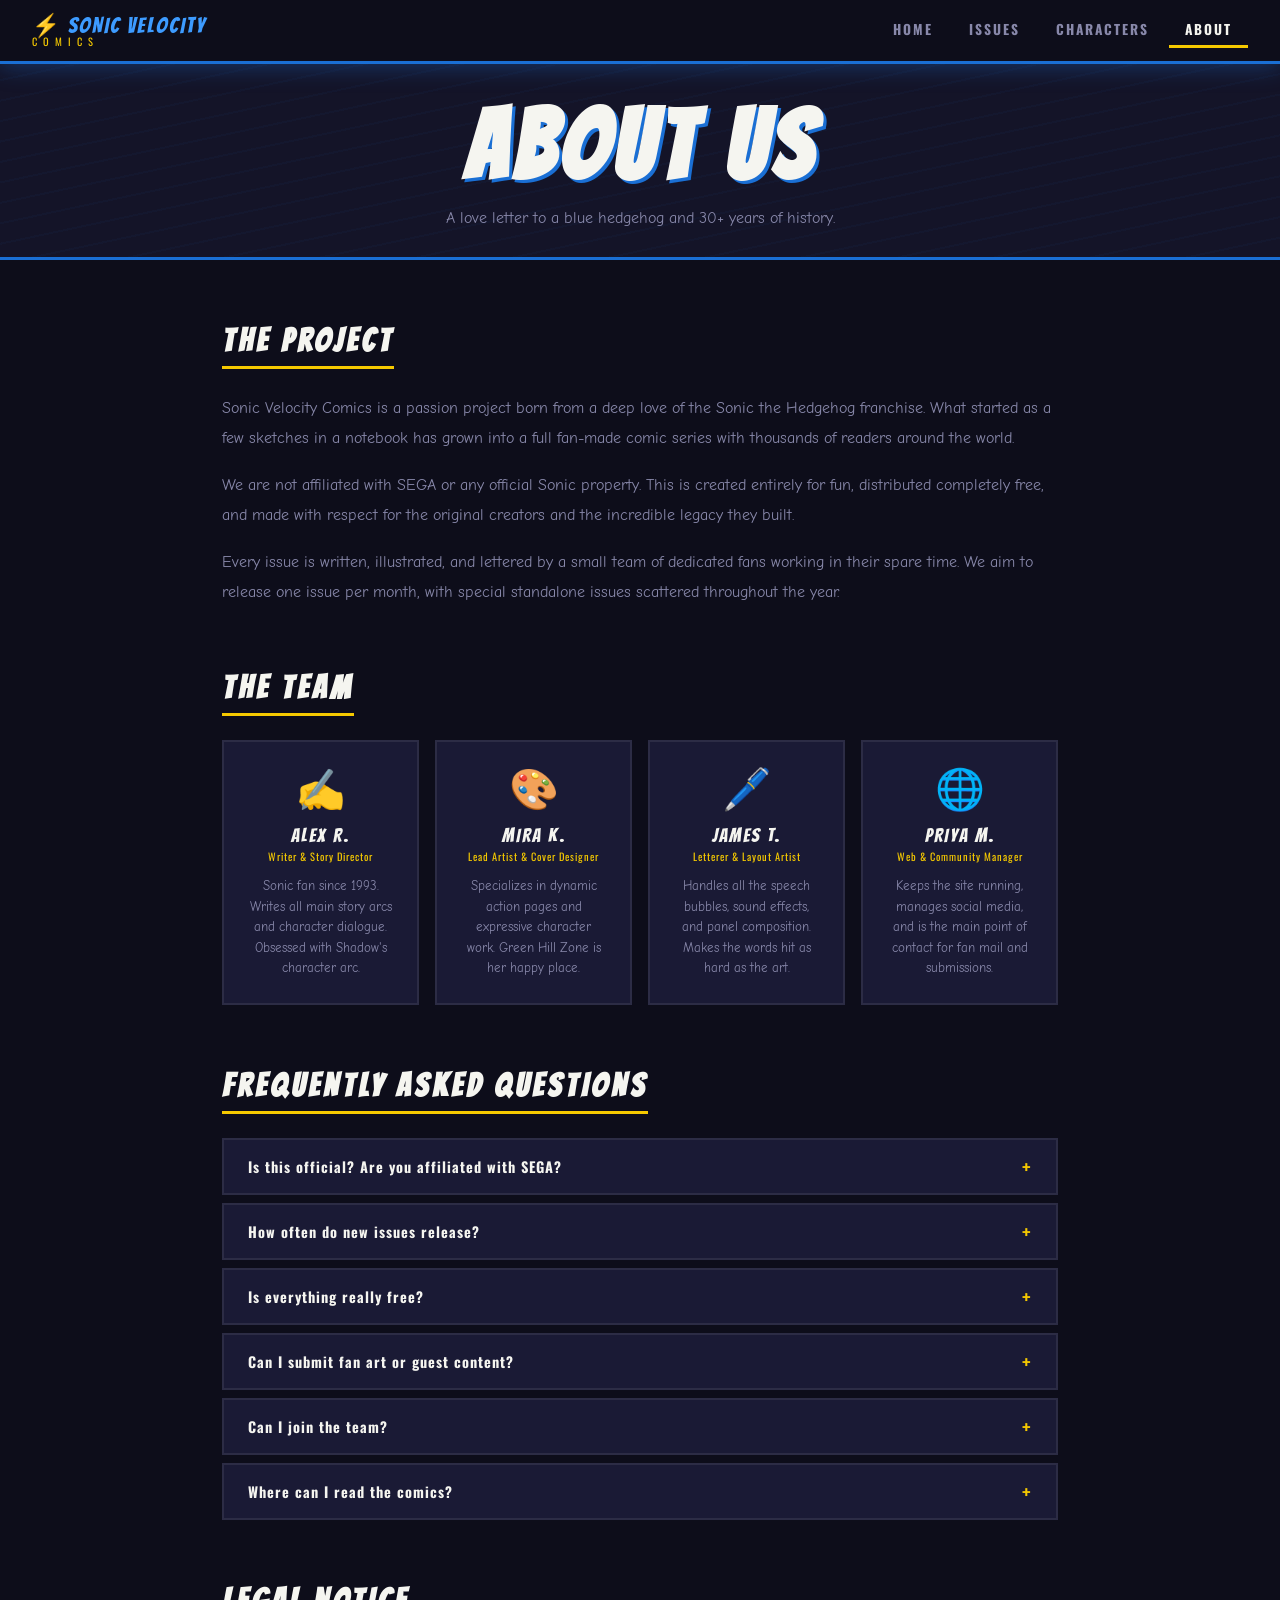
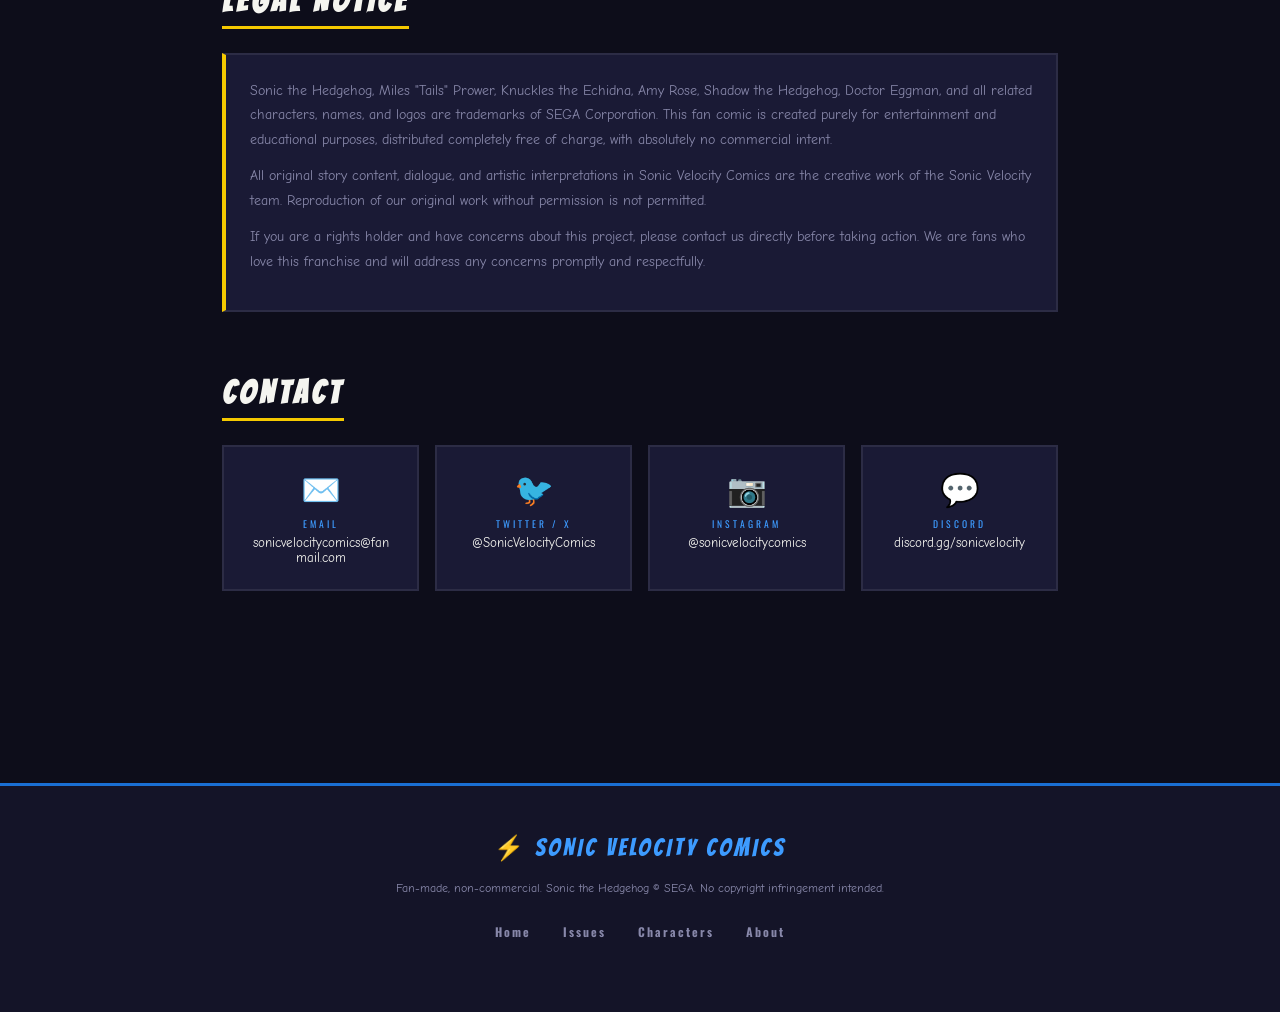
==== about.html @ c0c33394 "Add files via upload" ====
<!DOCTYPE html>
<html lang="en">
<head>
  <meta charset="UTF-8" />
  <meta name="viewport" content="width=device-width, initial-scale=1.0"/>
  <title>About — Sonic Velocity Comics</title>
  <link rel="stylesheet" href="style.css" />
  <link href="https://fonts.googleapis.com/css2?family=Bangers&family=Oswald:wght@400;700&family=Comic+Neue:wght@400;700&display=swap" rel="stylesheet"/>
</head>
<body>

<nav class="navbar">
  <div class="nav-logo">
    <span class="logo-text">⚡ SONIC VELOCITY</span>
    <span class="logo-sub">COMICS</span>
  </div>
  <ul class="nav-links">
    <li><a href="index.html" class="nav-link">HOME</a></li>
    <li><a href="issues.html" class="nav-link">ISSUES</a></li>
    <li><a href="characters.html" class="nav-link">CHARACTERS</a></li>
    <li><a href="about.html" class="nav-link active">ABOUT</a></li>
  </ul>
  <div class="nav-burger" onclick="toggleMenu()">
    <span></span><span></span><span></span>
  </div>
</nav>

<div class="page-header">
  <div class="speed-lines"></div>
  <h1 class="page-title">ABOUT US</h1>
  <p class="page-sub">A love letter to a blue hedgehog and 30+ years of history.</p>
</div>

<section class="section about-section">

  <div class="about-block">
    <h2 class="about-heading">THE PROJECT</h2>
    <div class="about-content">
      <p>Sonic Velocity Comics is a passion project born from a deep love of the Sonic the Hedgehog franchise. What started as a few sketches in a notebook has grown into a full fan-made comic series with thousands of readers around the world.</p>
      <p>We are not affiliated with SEGA or any official Sonic property. This is created entirely for fun, distributed completely free, and made with respect for the original creators and the incredible legacy they built.</p>
      <p>Every issue is written, illustrated, and lettered by a small team of dedicated fans working in their spare time. We aim to release one issue per month, with special standalone issues scattered throughout the year.</p>
    </div>
  </div>

  <div class="about-block">
    <h2 class="about-heading">THE TEAM</h2>
    <div class="team-grid">
      <div class="team-card">
        <div class="team-avatar">✍️</div>
        <div class="team-name">ALEX R.</div>
        <div class="team-role">Writer & Story Director</div>
        <p class="team-bio">Sonic fan since 1993. Writes all main story arcs and character dialogue. Obsessed with Shadow's character arc.</p>
      </div>
      <div class="team-card">
        <div class="team-avatar">🎨</div>
        <div class="team-name">MIRA K.</div>
        <div class="team-role">Lead Artist & Cover Designer</div>
        <p class="team-bio">Specializes in dynamic action pages and expressive character work. Green Hill Zone is her happy place.</p>
      </div>
      <div class="team-card">
        <div class="team-avatar">🖊️</div>
        <div class="team-name">JAMES T.</div>
        <div class="team-role">Letterer & Layout Artist</div>
        <p class="team-bio">Handles all the speech bubbles, sound effects, and panel composition. Makes the words hit as hard as the art.</p>
      </div>
      <div class="team-card">
        <div class="team-avatar">🌐</div>
        <div class="team-name">PRIYA M.</div>
        <div class="team-role">Web & Community Manager</div>
        <p class="team-bio">Keeps the site running, manages social media, and is the main point of contact for fan mail and submissions.</p>
      </div>
    </div>
  </div>

  <div class="about-block">
    <h2 class="about-heading">FREQUENTLY ASKED QUESTIONS</h2>
    <div class="faq-list">
      <div class="faq-item" onclick="toggleFaq(this)">
        <div class="faq-q">Is this official? Are you affiliated with SEGA?</div>
        <div class="faq-a">No — this is entirely fan-made and non-commercial. We have no affiliation with SEGA, Sonic Team, or any official Sonic licensees. All Sonic characters belong to SEGA.</div>
      </div>
      <div class="faq-item" onclick="toggleFaq(this)">
        <div class="faq-q">How often do new issues release?</div>
        <div class="faq-a">We aim for one main issue per month, typically at the end of the month. Special standalone issues are released occasionally throughout the year. Follow us on social media for release announcements.</div>
      </div>
      <div class="faq-item" onclick="toggleFaq(this)">
        <div class="faq-q">Is everything really free?</div>
        <div class="faq-a">Yes! Every issue is completely free to read online and download. We will never charge for our fan comics. You can support us by sharing the site with other Sonic fans.</div>
      </div>
      <div class="faq-item" onclick="toggleFaq(this)">
        <div class="faq-q">Can I submit fan art or guest content?</div>
        <div class="faq-a">Absolutely! We love featuring fan art from the community. Send your submissions to our email address (on this page) with the subject line "FAN ART SUBMISSION." We'll credit you fully and feature it on our social channels.</div>
      </div>
      <div class="faq-item" onclick="toggleFaq(this)">
        <div class="faq-q">Can I join the team?</div>
        <div class="faq-a">We occasionally open spots for artists and writers. When we're looking, we'll post about it on social media. Keep an eye out — and in the meantime, build your portfolio!</div>
      </div>
      <div class="faq-item" onclick="toggleFaq(this)">
        <div class="faq-q">Where can I read the comics?</div>
        <div class="faq-a">Right here on this site! Head to the Issues page to read online or download each issue as a PDF. No account required.</div>
      </div>
    </div>
  </div>

  <div class="about-block">
    <h2 class="about-heading">LEGAL NOTICE</h2>
    <div class="legal-box">
      <p>Sonic the Hedgehog, Miles "Tails" Prower, Knuckles the Echidna, Amy Rose, Shadow the Hedgehog, Doctor Eggman, and all related characters, names, and logos are trademarks of SEGA Corporation. This fan comic is created purely for entertainment and educational purposes, distributed completely free of charge, with absolutely no commercial intent.</p>
      <p>All original story content, dialogue, and artistic interpretations in Sonic Velocity Comics are the creative work of the Sonic Velocity team. Reproduction of our original work without permission is not permitted.</p>
      <p>If you are a rights holder and have concerns about this project, please contact us directly before taking action. We are fans who love this franchise and will address any concerns promptly and respectfully.</p>
    </div>
  </div>

  <div class="about-block contact-block">
    <h2 class="about-heading">CONTACT</h2>
    <div class="contact-grid">
      <div class="contact-item">
        <div class="contact-icon">✉️</div>
        <div class="contact-label">EMAIL</div>
        <div class="contact-val">sonicvelocitycomics@fanmail.com</div>
      </div>
      <div class="contact-item">
        <div class="contact-icon">🐦</div>
        <div class="contact-label">TWITTER / X</div>
        <div class="contact-val">@SonicVelocityComics</div>
      </div>
      <div class="contact-item">
        <div class="contact-icon">📷</div>
        <div class="contact-label">INSTAGRAM</div>
        <div class="contact-val">@sonicvelocitycomics</div>
      </div>
      <div class="contact-item">
        <div class="contact-icon">💬</div>
        <div class="contact-label">DISCORD</div>
        <div class="contact-val">discord.gg/sonicvelocity</div>
      </div>
    </div>
  </div>

</section>

<footer class="footer">
  <div class="footer-inner">
    <div class="footer-logo">⚡ SONIC VELOCITY COMICS</div>
    <p class="footer-disclaimer">Fan-made, non-commercial. Sonic the Hedgehog © SEGA. No copyright infringement intended.</p>
    <div class="footer-links">
      <a href="index.html">Home</a>
      <a href="issues.html">Issues</a>
      <a href="characters.html">Characters</a>
      <a href="about.html">About</a>
    </div>
  </div>
</footer>

<script src="script.js"></script>
</body>
</html>
---- style.css ----
/* ===========================
   SONIC VELOCITY COMICS
   Main Stylesheet
   =========================== */

:root {
  --sonic-blue: #1a6fd4;
  --sonic-blue-light: #3d9bff;
  --sonic-red: #e82c2c;
  --sonic-yellow: #f5c900;
  --sonic-dark: #0d0d1a;
  --sonic-dark2: #141428;
  --sonic-panel: #1a1a35;
  --sonic-white: #f5f5f0;
  --sonic-grey: #8888aa;
  --tails-orange: #ff8c00;
  --knux-red: #cc1a1a;
  --amy-pink: #e91e8c;
  --shadow-dark: #222244;
  --egg-brown: #a05010;

  --font-display: 'Bangers', cursive;
  --font-heading: 'Oswald', sans-serif;
  --font-body: 'Comic Neue', cursive;
}

*, *::before, *::after {
  box-sizing: border-box;
  margin: 0;
  padding: 0;
}

html {
  scroll-behavior: smooth;
}

body {
  background: var(--sonic-dark);
  color: var(--sonic-white);
  font-family: var(--font-body);
  overflow-x: hidden;
}

/* ========================
   NAVBAR
   ======================== */
.navbar {
  position: fixed;
  top: 0; left: 0; right: 0;
  z-index: 1000;
  display: flex;
  align-items: center;
  justify-content: space-between;
  padding: 0 2rem;
  height: 64px;
  background: var(--sonic-dark);
  border-bottom: 3px solid var(--sonic-blue);
  box-shadow: 0 2px 24px rgba(26,111,212,0.4);
}

.nav-logo {
  display: flex;
  flex-direction: column;
  line-height: 1;
}

.logo-text {
  font-family: var(--font-display);
  font-size: 1.4rem;
  color: var(--sonic-blue-light);
  letter-spacing: 2px;
}

.logo-sub {
  font-family: var(--font-heading);
  font-size: 0.65rem;
  letter-spacing: 6px;
  color: var(--sonic-yellow);
  text-transform: uppercase;
}

.nav-links {
  display: flex;
  list-style: none;
  gap: 0.25rem;
}

.nav-link {
  display: block;
  padding: 0.4rem 1rem;
  font-family: var(--font-heading);
  font-weight: 700;
  font-size: 0.85rem;
  letter-spacing: 2px;
  color: var(--sonic-grey);
  text-decoration: none;
  border-bottom: 3px solid transparent;
  transition: color 0.2s, border-color 0.2s;
}

.nav-link:hover,
.nav-link.active {
  color: var(--sonic-white);
  border-bottom-color: var(--sonic-yellow);
}

.nav-burger {
  display: none;
  flex-direction: column;
  gap: 5px;
  cursor: pointer;
  padding: 4px;
}

.nav-burger span {
  width: 24px;
  height: 2px;
  background: var(--sonic-white);
  border-radius: 2px;
  transition: transform 0.3s;
}

/* ========================
   BUTTONS
   ======================== */
.btn {
  display: inline-block;
  font-family: var(--font-heading);
  font-weight: 700;
  letter-spacing: 2px;
  text-decoration: none;
  text-transform: uppercase;
  padding: 0.75rem 2rem;
  border: 3px solid transparent;
  cursor: pointer;
  transition: all 0.2s;
  font-size: 0.9rem;
  clip-path: polygon(6px 0%, 100% 0%, calc(100% - 6px) 100%, 0% 100%);
}

.btn-primary {
  background: var(--sonic-blue);
  color: white;
  border-color: var(--sonic-blue-light);
}
.btn-primary:hover {
  background: var(--sonic-blue-light);
  transform: translateY(-2px);
  box-shadow: 0 6px 20px rgba(26,111,212,0.5);
}

.btn-outline {
  background: transparent;
  color: var(--sonic-white);
  border-color: var(--sonic-white);
}
.btn-outline:hover {
  background: var(--sonic-white);
  color: var(--sonic-dark);
  transform: translateY(-2px);
}

.btn-white {
  background: white;
  color: var(--sonic-dark);
  border-color: white;
}
.btn-white:hover {
  background: var(--sonic-yellow);
  border-color: var(--sonic-yellow);
  transform: translateY(-2px);
}

.btn-small {
  font-family: var(--font-heading);
  font-weight: 700;
  letter-spacing: 1px;
  text-decoration: none;
  text-transform: uppercase;
  padding: 0.45rem 1.2rem;
  font-size: 0.78rem;
  background: var(--sonic-blue);
  color: white;
  border: 2px solid var(--sonic-blue-light);
  display: inline-block;
  transition: all 0.2s;
  clip-path: polygon(4px 0%, 100% 0%, calc(100% - 4px) 100%, 0% 100%);
  cursor: pointer;
}
.btn-small:hover {
  background: var(--sonic-blue-light);
  transform: translateY(-2px);
}

/* ========================
   HERO
   ======================== */
.hero {
  min-height: 100vh;
  display: flex;
  align-items: center;
  justify-content: center;
  position: relative;
  overflow: hidden;
  padding-top: 64px;
  background: var(--sonic-dark2);
}

.halftone-bg {
  position: absolute;
  inset: 0;
  background-image:
    radial-gradient(circle at 20% 50%, rgba(26,111,212,0.15) 0%, transparent 60%),
    radial-gradient(circle at 80% 20%, rgba(245,201,0,0.07) 0%, transparent 50%),
    radial-gradient(circle, rgba(255,255,255,0.06) 1px, transparent 1px);
  background-size: auto, auto, 28px 28px;
}

.speed-lines {
  position: absolute;
  inset: 0;
  background: repeating-linear-gradient(
    -12deg,
    transparent,
    transparent 18px,
    rgba(26,111,212,0.04) 18px,
    rgba(26,111,212,0.04) 20px
  );
  pointer-events: none;
}

.hero-content {
  position: relative;
  z-index: 2;
  text-align: center;
  padding: 2rem;
  animation: heroIn 0.8s ease both;
}

@keyframes heroIn {
  from { opacity: 0; transform: translateY(30px); }
  to { opacity: 1; transform: translateY(0); }
}

.hero-badge {
  display: inline-block;
  font-family: var(--font-heading);
  font-weight: 700;
  letter-spacing: 4px;
  font-size: 0.75rem;
  color: var(--sonic-yellow);
  background: rgba(245,201,0,0.12);
  border: 1px solid rgba(245,201,0,0.3);
  padding: 0.3rem 1rem;
  margin-bottom: 1.5rem;
}

.hero-title {
  display: flex;
  flex-direction: column;
  line-height: 0.9;
  margin-bottom: 1.5rem;
}

.title-line1 {
  font-family: var(--font-display);
  font-size: clamp(6rem, 18vw, 13rem);
  color: var(--sonic-blue-light);
  text-shadow:
    4px 4px 0px var(--sonic-dark),
    -2px -2px 0px rgba(26,111,212,0.3),
    0 0 60px rgba(26,111,212,0.4);
  letter-spacing: 6px;
}

.title-line2 {
  font-family: var(--font-display);
  font-size: clamp(3rem, 8vw, 6rem);
  color: var(--sonic-yellow);
  text-shadow:
    3px 3px 0px #a08000,
    0 0 40px rgba(245,201,0,0.3);
  letter-spacing: 18px;
}

.hero-sub {
  font-family: var(--font-body);
  font-size: 1.1rem;
  color: var(--sonic-grey);
  line-height: 1.7;
  margin-bottom: 2rem;
}

.hero-btns {
  display: flex;
  gap: 1rem;
  justify-content: center;
  flex-wrap: wrap;
}

/* Floating rings deco */
.hero-rings {
  position: absolute;
  inset: 0;
  pointer-events: none;
  z-index: 1;
}

.ring {
  position: absolute;
  border-radius: 50%;
  border: 4px solid var(--sonic-yellow);
  opacity: 0.15;
  animation: floatRing 6s ease-in-out infinite;
}
.ring1 { width: 120px; height: 120px; top: 15%; left: 8%; animation-delay: 0s; }
.ring2 { width: 60px; height: 60px; top: 65%; left: 15%; animation-delay: 1.5s; }
.ring3 { width: 80px; height: 80px; top: 20%; right: 10%; animation-delay: 3s; }

@keyframes floatRing {
  0%, 100% { transform: translateY(0) rotate(0deg); }
  50% { transform: translateY(-20px) rotate(180deg); }
}

/* ========================
   MARQUEE
   ======================== */
.marquee-bar {
  background: var(--sonic-blue);
  border-top: 3px solid var(--sonic-yellow);
  border-bottom: 3px solid var(--sonic-yellow);
  overflow: hidden;
  padding: 0.6rem 0;
  white-space: nowrap;
}

.marquee-track {
  display: inline-block;
  animation: marquee 25s linear infinite;
}

.marquee-track span {
  font-family: var(--font-heading);
  font-weight: 700;
  letter-spacing: 3px;
  font-size: 0.85rem;
  color: white;
  margin: 0 2.5rem;
}

@keyframes marquee {
  from { transform: translateX(0); }
  to { transform: translateX(-50%); }
}

/* ========================
   SECTIONS
   ======================== */
.section {
  padding: 5rem 2rem;
  max-width: 1200px;
  margin: 0 auto;
}

.section-header {
  margin-bottom: 3rem;
}

.section-title {
  font-family: var(--font-display);
  font-size: 3rem;
  letter-spacing: 4px;
  color: var(--sonic-white);
  margin-bottom: 0.5rem;
}

.title-bar {
  width: 80px;
  height: 4px;
  background: var(--sonic-yellow);
}

.see-all-wrap {
  text-align: center;
  margin-top: 3rem;
}

/* ========================
   ISSUE CARDS (HOME)
   ======================== */
.issues-grid {
  display: grid;
  grid-template-columns: 1.4fr 1fr 1fr;
  gap: 1.5rem;
  align-items: start;
}

.issue-card {
  background: var(--sonic-panel);
  border: 2px solid rgba(255,255,255,0.08);
  transition: transform 0.2s, box-shadow 0.2s;
  position: relative;
}

.issue-card:hover {
  transform: translateY(-6px);
  box-shadow: 0 12px 40px rgba(26,111,212,0.3);
  border-color: var(--sonic-blue);
}

.issue-card.featured {
  border-color: var(--sonic-yellow);
}

.issue-num {
  position: absolute;
  top: 0.75rem;
  right: 0.75rem;
  font-family: var(--font-display);
  font-size: 2rem;
  color: rgba(255,255,255,0.2);
  line-height: 1;
}

.issue-cover {
  width: 100%;
  aspect-ratio: 2/3;
  overflow: hidden;
}

.cover-art {
  width: 100%;
  height: 100%;
  display: flex;
  align-items: center;
  justify-content: center;
  position: relative;
}

.cover1 { background: linear-gradient(135deg, #1a3a6d 0%, #0d1a40 60%, #1a6fd4 100%); }
.cover2 { background: linear-gradient(135deg, #2d1a00 0%, #4a2800 60%, #cc6600 100%); }
.cover3 { background: linear-gradient(135deg, #1a2a1a 0%, #0d1a0d 60%, #2a6a2a 100%); }
.cover4 { background: linear-gradient(135deg, #2a1a00 0%, #1a0d00 60%, #ff6600 100%); }
.cover5 { background: linear-gradient(135deg, #0d0d2a 0%, #050515 60%, #1a1a6d 100%); }
.cover1::after, .cover2::after, .cover3::after, .cover4::after, .cover5::after {
  content: '';
  position: absolute;
  inset: 0;
  background: radial-gradient(circle at 50% 30%, rgba(255,255,255,0.08), transparent 70%);
}

.coverS1 { background: linear-gradient(135deg, #4a0a2a 0%, #2a0515 60%, #e91e8c 100%); }

/* Fake sonic on cover5 */
.cover5 .cover-sonic {
  width: 60px;
  height: 70px;
  background: radial-gradient(circle, #1a6fd4 40%, #0d3a80 100%);
  border-radius: 50% 50% 40% 40%;
  position: absolute;
  bottom: 30%;
  z-index: 2;
  box-shadow: 0 0 30px rgba(26,111,212,0.7);
}

.issue-info {
  padding: 1.25rem;
}

.issue-tag {
  display: inline-block;
  font-family: var(--font-heading);
  font-size: 0.65rem;
  letter-spacing: 3px;
  font-weight: 700;
  background: var(--sonic-yellow);
  color: var(--sonic-dark);
  padding: 0.15rem 0.6rem;
  margin-bottom: 0.5rem;
}

.issue-title {
  font-family: var(--font-display);
  font-size: 1.5rem;
  letter-spacing: 2px;
  color: var(--sonic-white);
  margin-bottom: 0.5rem;
}

.issue-desc {
  font-size: 0.85rem;
  color: var(--sonic-grey);
  line-height: 1.6;
  margin-bottom: 1rem;
}

/* ========================
   STORY ARC BANNER
   ======================== */
.arc-banner {
  background: linear-gradient(135deg, #0a0a2a 0%, #080825 50%, #0d0d35 100%);
  border-top: 3px solid var(--sonic-blue);
  border-bottom: 3px solid var(--sonic-blue);
  padding: 4rem 2rem;
  position: relative;
  overflow: hidden;
}

.arc-banner::before {
  content: '';
  position: absolute;
  inset: 0;
  background: radial-gradient(circle at 70% 50%, rgba(26,111,212,0.1), transparent 60%);
}

.arc-inner {
  max-width: 1200px;
  margin: 0 auto;
  display: grid;
  grid-template-columns: 1fr auto;
  gap: 3rem;
  align-items: center;
  position: relative;
  z-index: 1;
}

.arc-label {
  font-family: var(--font-heading);
  font-size: 0.7rem;
  letter-spacing: 4px;
  color: var(--sonic-blue-light);
  margin-bottom: 0.5rem;
}

.arc-title {
  font-family: var(--font-display);
  font-size: 3.5rem;
  letter-spacing: 4px;
  color: var(--sonic-white);
  margin-bottom: 1rem;
  line-height: 1;
}

.arc-desc {
  color: var(--sonic-grey);
  line-height: 1.7;
  margin-bottom: 1.5rem;
  max-width: 500px;
}

.arc-progress {
  display: flex;
  align-items: center;
  gap: 1rem;
  margin-bottom: 2rem;
}

.arc-prog-label {
  font-family: var(--font-heading);
  font-size: 0.65rem;
  letter-spacing: 2px;
  color: var(--sonic-yellow);
  white-space: nowrap;
}

.prog-bar-wrap {
  flex: 1;
  height: 8px;
  background: rgba(255,255,255,0.1);
  border-radius: 4px;
  overflow: hidden;
}

.prog-bar {
  height: 100%;
  background: linear-gradient(90deg, var(--sonic-blue), var(--sonic-yellow));
  border-radius: 4px;
  animation: progFill 1.5s ease both;
}

@keyframes progFill {
  from { width: 0 !important; }
}

/* Chaos emeralds visual */
.arc-visual {
  position: relative;
  width: 200px;
  height: 200px;
  flex-shrink: 0;
}

.chaos-emerald {
  position: absolute;
  width: 40px;
  height: 48px;
  clip-path: polygon(50% 0%, 100% 25%, 100% 75%, 50% 100%, 0% 75%, 0% 25%);
  animation: emeraldFloat 4s ease-in-out infinite;
}

.e1 { background: #1a80ff; top: 0; left: 80px; animation-delay: 0s; }
.e2 { background: #ff3333; top: 40px; right: 0; animation-delay: 0.3s; }
.e3 { background: #ffcc00; bottom: 40px; right: 10px; animation-delay: 0.6s; }
.e4 { background: #33cc33; bottom: 0; left: 70px; animation-delay: 0.9s; }
.e5 { background: #cc33cc; bottom: 40px; left: 10px; animation-delay: 1.2s; }
.e6 { background: #00cccc; top: 40px; left: 0; animation-delay: 1.5s; }
.e7 { background: white; top: 75px; left: 80px; animation-delay: 1.8s; width: 30px; height: 36px; }

@keyframes emeraldFloat {
  0%, 100% { transform: translateY(0) rotate(0deg); filter: brightness(1); }
  50% { transform: translateY(-8px) rotate(10deg); filter: brightness(1.4); }
}

/* ========================
   CHARACTERS TEASER
   ======================== */
.chars-row {
  display: flex;
  gap: 1rem;
  flex-wrap: wrap;
  justify-content: center;
}

.char-thumb {
  background: var(--sonic-panel);
  border: 2px solid rgba(255,255,255,0.08);
  padding: 1.5rem 1rem;
  text-align: center;
  width: 140px;
  text-decoration: none;
  transition: all 0.2s;
  cursor: pointer;
}

.char-thumb:hover {
  border-color: var(--sonic-blue);
  transform: translateY(-4px);
  background: var(--sonic-dark2);
}

.char-icon {
  font-size: 2.5rem;
  margin-bottom: 0.75rem;
  display: block;
}

.char-name {
  font-family: var(--font-display);
  font-size: 1.2rem;
  letter-spacing: 2px;
  color: var(--sonic-white);
}

.char-role {
  font-family: var(--font-heading);
  font-size: 0.6rem;
  letter-spacing: 2px;
  color: var(--sonic-grey);
  margin-top: 0.25rem;
}

/* ========================
   PAGE HEADER
   ======================== */
.page-header {
  padding-top: 64px;
  min-height: 260px;
  display: flex;
  flex-direction: column;
  align-items: center;
  justify-content: center;
  text-align: center;
  background: var(--sonic-dark2);
  border-bottom: 3px solid var(--sonic-blue);
  position: relative;
  overflow: hidden;
}

.page-title {
  font-family: var(--font-display);
  font-size: clamp(3rem, 8vw, 6rem);
  letter-spacing: 6px;
  color: var(--sonic-white);
  position: relative;
  z-index: 2;
  text-shadow: 3px 3px 0 var(--sonic-blue);
}

.page-sub {
  font-size: 1rem;
  color: var(--sonic-grey);
  margin-top: 0.75rem;
  position: relative;
  z-index: 2;
}

/* ========================
   FILTER BAR (ISSUES PAGE)
   ======================== */
.filter-bar {
  display: flex;
  gap: 0.5rem;
  justify-content: center;
  padding: 1.5rem 1rem;
  background: var(--sonic-panel);
  border-bottom: 2px solid rgba(255,255,255,0.06);
  flex-wrap: wrap;
}

.filter-btn {
  font-family: var(--font-heading);
  font-weight: 700;
  letter-spacing: 2px;
  font-size: 0.75rem;
  padding: 0.4rem 1.2rem;
  border: 2px solid rgba(255,255,255,0.15);
  background: transparent;
  color: var(--sonic-grey);
  cursor: pointer;
  transition: all 0.2s;
}

.filter-btn:hover,
.filter-btn.active {
  background: var(--sonic-blue);
  border-color: var(--sonic-blue-light);
  color: white;
}

/* ========================
   FULL ISSUES (ISSUES PAGE)
   ======================== */
.issues-full {
  padding: 3rem 2rem;
  max-width: 1200px;
  margin: 0 auto;
}

.arc-divider {
  display: flex;
  align-items: center;
  gap: 1rem;
  margin: 3rem 0 2rem;
}

.arc-div-line {
  flex: 1;
  height: 1px;
  background: rgba(255,255,255,0.1);
}

.arc-div-label {
  font-family: var(--font-heading);
  font-weight: 700;
  letter-spacing: 3px;
  font-size: 0.7rem;
  color: var(--sonic-blue-light);
  white-space: nowrap;
}

.full-issues-grid {
  display: flex;
  flex-direction: column;
  gap: 1.5rem;
}

.full-issue-card {
  display: grid;
  grid-template-columns: 220px 1fr;
  background: var(--sonic-panel);
  border: 2px solid rgba(255,255,255,0.08);
  transition: all 0.2s;
  min-height: 280px;
}

.full-issue-card:hover {
  border-color: var(--sonic-blue);
  box-shadow: 0 8px 32px rgba(26,111,212,0.2);
  transform: translateX(4px);
}

.full-cover {
  position: relative;
  overflow: hidden;
}

.full-cover.cover1 { background: linear-gradient(160deg, #1a3a6d, #0d1a40, #1a6fd4); }
.full-cover.cover2 { background: linear-gradient(160deg, #2d1a00, #4a2800, #cc6600); }
.full-cover.cover3 { background: linear-gradient(160deg, #1a2a1a, #0d1a0d, #2a6a2a); }
.full-cover.cover4 { background: linear-gradient(160deg, #2a1a00, #1a0d00, #ff6600); }
.full-cover.cover5 { background: linear-gradient(160deg, #0d0d2a, #050515, #1a1a6d); }
.full-cover.coverS1 { background: linear-gradient(160deg, #4a0a2a, #2a0515, #e91e8c); }

.full-cover::after {
  content: '';
  position: absolute;
  inset: 0;
  background: radial-gradient(circle at 50% 30%, rgba(255,255,255,0.08), transparent 70%);
}

.full-issue-badge {
  position: absolute;
  top: 0;
  left: 0;
  z-index: 2;
  font-family: var(--font-heading);
  font-weight: 700;
  font-size: 0.65rem;
  letter-spacing: 2px;
  padding: 0.2rem 0.75rem;
}
.full-issue-badge.new { background: var(--sonic-yellow); color: var(--sonic-dark); }
.full-issue-badge.special { background: var(--amy-pink); color: white; }

.full-issue-num {
  position: absolute;
  bottom: 0.75rem;
  right: 0.75rem;
  font-family: var(--font-display);
  font-size: 3rem;
  color: rgba(255,255,255,0.25);
  line-height: 1;
  z-index: 2;
}

.full-issue-details {
  padding: 1.5rem;
  display: flex;
  flex-direction: column;
  justify-content: space-between;
}

.full-meta {
  display: flex;
  align-items: center;
  gap: 1rem;
  margin-bottom: 0.5rem;
}

.full-arc-tag {
  font-family: var(--font-heading);
  font-size: 0.6rem;
  letter-spacing: 2px;
  font-weight: 700;
  padding: 0.15rem 0.6rem;
}
.chaos-tag { background: rgba(26,111,212,0.3); color: var(--sonic-blue-light); border: 1px solid var(--sonic-blue); }
.origins-tag { background: rgba(245,201,0,0.2); color: var(--sonic-yellow); border: 1px solid rgba(245,201,0,0.4); }
.special-tag { background: rgba(233,30,140,0.2); color: var(--amy-pink); border: 1px solid rgba(233,30,140,0.4); }

.full-date {
  font-family: var(--font-heading);
  font-size: 0.7rem;
  color: var(--sonic-grey);
  letter-spacing: 1px;
}

.full-issue-title {
  font-family: var(--font-display);
  font-size: 2rem;
  letter-spacing: 3px;
  color: var(--sonic-white);
  margin-bottom: 0.75rem;
}

.full-synopsis {
  font-size: 0.9rem;
  color: var(--sonic-grey);
  line-height: 1.7;
  margin-bottom: 1rem;
  flex: 1;
}

.full-stats {
  display: flex;
  gap: 1.5rem;
  font-family: var(--font-heading);
  font-size: 0.7rem;
  letter-spacing: 1px;
  color: var(--sonic-grey);
  margin-bottom: 1rem;
  flex-wrap: wrap;
}

.full-btns {
  display: flex;
  gap: 0.75rem;
  flex-wrap: wrap;
}

/* ========================
   READER MODAL
   ======================== */
.reader-modal {
  display: none;
  position: fixed;
  inset: 0;
  background: rgba(0,0,0,0.92);
  z-index: 2000;
  overflow-y: auto;
  padding: 2rem;
}

.reader-modal.open {
  display: flex;
  align-items: flex-start;
  justify-content: center;
}

.reader-inner {
  width: 100%;
  max-width: 700px;
  background: var(--sonic-panel);
  border: 2px solid var(--sonic-blue);
}

.reader-header {
  display: flex;
  justify-content: space-between;
  align-items: center;
  padding: 1rem 1.5rem;
  background: var(--sonic-dark2);
  border-bottom: 2px solid var(--sonic-blue);
}

.reader-title {
  font-family: var(--font-heading);
  font-weight: 700;
  letter-spacing: 2px;
  font-size: 0.85rem;
  color: var(--sonic-yellow);
}

.reader-close {
  font-family: var(--font-heading);
  font-weight: 700;
  font-size: 0.8rem;
  background: var(--sonic-red);
  color: white;
  border: none;
  padding: 0.4rem 1rem;
  cursor: pointer;
  letter-spacing: 1px;
  transition: background 0.2s;
}

.reader-close:hover { background: #c0392b; }

.reader-body {
  padding: 1.5rem;
}

.reader-page-display {
  background: #fff;
  aspect-ratio: 2/3;
  margin-bottom: 1.5rem;
  overflow: hidden;
  max-height: 60vh;
  display: flex;
  align-items: center;
  justify-content: center;
}

.mock-page {
  width: 100%;
  height: 100%;
  display: grid;
  grid-template-columns: 1fr 1fr;
  grid-template-rows: 1fr 1fr;
  gap: 6px;
  padding: 12px;
  background: white;
}

.mock-panel {
  border-radius: 2px;
  border: 2px solid #222;
}
.p1 { background: linear-gradient(135deg, #1a6fd4, #0d3a80); grid-column: span 2; }
.p2 { background: linear-gradient(135deg, #f5c900, #a08000); }
.p3 { background: linear-gradient(135deg, #e82c2c, #8b0000); }
.p4 { background: linear-gradient(135deg, #1a1a35, #0a0a1a); }

.reader-controls {
  display: flex;
  align-items: center;
  justify-content: center;
  gap: 1.5rem;
  margin-bottom: 1rem;
}

.reader-btn {
  font-family: var(--font-heading);
  font-weight: 700;
  letter-spacing: 2px;
  font-size: 0.8rem;
  background: var(--sonic-blue);
  color: white;
  border: 2px solid var(--sonic-blue-light);
  padding: 0.5rem 1.5rem;
  cursor: pointer;
  transition: background 0.2s;
}
.reader-btn:hover { background: var(--sonic-blue-light); }

.reader-pg-info {
  font-family: var(--font-heading);
  font-size: 0.8rem;
  color: var(--sonic-grey);
  letter-spacing: 1px;
  white-space: nowrap;
}

.reader-note {
  font-size: 0.78rem;
  color: var(--sonic-grey);
  text-align: center;
  font-style: italic;
}

/* ========================
   CHARACTERS FULL PAGE
   ======================== */
.chars-full {
  padding: 4rem 2rem;
  max-width: 1200px;
  margin: 0 auto;
  display: flex;
  flex-direction: column;
  gap: 2rem;
}

.char-card {
  display: grid;
  grid-template-columns: 280px 1fr;
  background: var(--sonic-panel);
  border: 2px solid rgba(255,255,255,0.08);
  transition: box-shadow 0.2s;
  overflow: hidden;
}

.char-card.reverse {
  grid-template-columns: 1fr 280px;
}

.char-card.reverse .char-card-side {
  order: 2;
}

.char-card.reverse .char-card-info {
  order: 1;
}

.char-card:hover {
  box-shadow: 0 8px 40px rgba(26,111,212,0.2);
}

.char-card-side {
  padding: 2rem;
  display: flex;
  flex-direction: column;
  align-items: center;
  gap: 1.5rem;
  text-align: center;
}

.sonic-card-side { background: linear-gradient(160deg, #0d1a40, #1a3a6d); }
.tails-card-side { background: linear-gradient(160deg, #2a1500, #4a2800); }
.knux-card-side { background: linear-gradient(160deg, #2a0a0a, #4a1515); }
.amy-card-side { background: linear-gradient(160deg, #2a0520, #4a0a35); }
.shadow-card-side { background: linear-gradient(160deg, #0a0a1a, #111130); }
.egg-card-side { background: linear-gradient(160deg, #1a0d00, #3a1a00); }

.char-big-icon { font-size: 5rem; display: block; }

.char-stat-block {
  width: 100%;
  display: flex;
  flex-direction: column;
  gap: 0.5rem;
}

.stat-row {
  display: flex;
  align-items: center;
  gap: 0.5rem;
  font-family: var(--font-heading);
  font-size: 0.65rem;
  letter-spacing: 1px;
}

.stat-name {
  width: 65px;
  text-align: right;
  color: var(--sonic-grey);
  font-size: 0.6rem;
  flex-shrink: 0;
}

.stat-bar {
  flex: 1;
  height: 6px;
  background: rgba(255,255,255,0.1);
  border-radius: 3px;
  overflow: hidden;
}

.stat-fill {
  height: 100%;
  background: linear-gradient(90deg, var(--sonic-blue), var(--sonic-blue-light));
  border-radius: 3px;
}

.shadow-fill { background: linear-gradient(90deg, #444, #aaa); }
.egg-fill { background: linear-gradient(90deg, #a05010, #ff8c00); }

.stat-row > span:last-child {
  width: 30px;
  color: var(--sonic-yellow);
  font-size: 0.6rem;
  text-align: left;
}

.char-card-info {
  padding: 2rem;
  display: flex;
  flex-direction: column;
  gap: 1rem;
}

.char-info-header {
  display: flex;
  align-items: flex-start;
  justify-content: space-between;
  gap: 1rem;
  flex-wrap: wrap;
}

.char-big-name {
  font-family: var(--font-display);
  font-size: 2rem;
  letter-spacing: 3px;
  color: var(--sonic-white);
  line-height: 1.1;
}

.char-role-tag {
  font-family: var(--font-heading);
  font-weight: 700;
  font-size: 0.65rem;
  letter-spacing: 2px;
  padding: 0.3rem 0.8rem;
  white-space: nowrap;
  flex-shrink: 0;
}

.hero-tag { background: rgba(26,111,212,0.3); color: var(--sonic-blue-light); border: 1px solid var(--sonic-blue); }
.tails-tag { background: rgba(255,140,0,0.3); color: var(--tails-orange); border: 1px solid var(--tails-orange); }
.knux-tag { background: rgba(204,26,26,0.3); color: #ff6666; border: 1px solid var(--knux-red); }
.amy-tag { background: rgba(233,30,140,0.3); color: var(--amy-pink); border: 1px solid var(--amy-pink); }
.shadow-tag { background: rgba(100,100,150,0.2); color: #aaaadd; border: 1px solid #555; }
.egg-tag { background: rgba(160,80,16,0.3); color: var(--tails-orange); border: 1px solid var(--egg-brown); }

.char-bio {
  font-size: 0.9rem;
  color: var(--sonic-grey);
  line-height: 1.8;
}

.char-appearances { margin-top: auto; }

.appear-label {
  font-family: var(--font-heading);
  font-size: 0.65rem;
  letter-spacing: 2px;
  color: var(--sonic-grey);
  margin-bottom: 0.5rem;
}

.appear-tags {
  display: flex;
  gap: 0.4rem;
  flex-wrap: wrap;
}

.appear-tag {
  font-family: var(--font-heading);
  font-weight: 700;
  font-size: 0.65rem;
  letter-spacing: 1px;
  padding: 0.15rem 0.5rem;
  border: 1px solid rgba(255,255,255,0.2);
  color: var(--sonic-grey);
}

/* ========================
   ABOUT PAGE
   ======================== */
.about-section {
  padding: 4rem 2rem;
  max-width: 900px;
}

.about-block {
  margin-bottom: 4rem;
}

.about-heading {
  font-family: var(--font-display);
  font-size: 2rem;
  letter-spacing: 4px;
  color: var(--sonic-white);
  margin-bottom: 1.5rem;
  padding-bottom: 0.5rem;
  border-bottom: 3px solid var(--sonic-yellow);
  display: inline-block;
}

.about-content p {
  font-size: 1rem;
  color: var(--sonic-grey);
  line-height: 1.9;
  margin-bottom: 1rem;
}

/* TEAM */
.team-grid {
  display: grid;
  grid-template-columns: repeat(auto-fill, minmax(180px, 1fr));
  gap: 1rem;
}

.team-card {
  background: var(--sonic-panel);
  border: 2px solid rgba(255,255,255,0.08);
  padding: 1.5rem;
  text-align: center;
  transition: border-color 0.2s, transform 0.2s;
}

.team-card:hover {
  border-color: var(--sonic-blue);
  transform: translateY(-4px);
}

.team-avatar {
  font-size: 2.5rem;
  display: block;
  margin-bottom: 0.75rem;
}

.team-name {
  font-family: var(--font-display);
  font-size: 1.2rem;
  letter-spacing: 2px;
  color: var(--sonic-white);
  margin-bottom: 0.25rem;
}

.team-role {
  font-family: var(--font-heading);
  font-size: 0.65rem;
  letter-spacing: 1px;
  color: var(--sonic-yellow);
  margin-bottom: 0.75rem;
}

.team-bio {
  font-size: 0.8rem;
  color: var(--sonic-grey);
  line-height: 1.6;
}

/* FAQ */
.faq-list {
  display: flex;
  flex-direction: column;
  gap: 0.5rem;
}

.faq-item {
  background: var(--sonic-panel);
  border: 2px solid rgba(255,255,255,0.08);
  cursor: pointer;
  transition: border-color 0.2s;
  overflow: hidden;
}

.faq-item:hover {
  border-color: var(--sonic-blue);
}

.faq-item.open {
  border-color: var(--sonic-yellow);
}

.faq-q {
  font-family: var(--font-heading);
  font-weight: 700;
  letter-spacing: 1px;
  font-size: 0.9rem;
  color: var(--sonic-white);
  padding: 1rem 1.5rem;
  position: relative;
}

.faq-q::after {
  content: '+';
  position: absolute;
  right: 1.5rem;
  top: 50%;
  transform: translateY(-50%);
  font-size: 1.2rem;
  color: var(--sonic-yellow);
  transition: transform 0.2s;
}

.faq-item.open .faq-q::after {
  transform: translateY(-50%) rotate(45deg);
}

.faq-a {
  display: none;
  padding: 0 1.5rem 1rem;
  font-size: 0.88rem;
  color: var(--sonic-grey);
  line-height: 1.8;
  border-top: 1px solid rgba(255,255,255,0.06);
}

.faq-item.open .faq-a {
  display: block;
}

/* LEGAL */
.legal-box {
  background: var(--sonic-panel);
  border: 2px solid rgba(255,255,255,0.08);
  border-left: 4px solid var(--sonic-yellow);
  padding: 1.5rem;
}

.legal-box p {
  font-size: 0.85rem;
  color: var(--sonic-grey);
  line-height: 1.8;
  margin-bottom: 0.75rem;
}

/* CONTACT */
.contact-grid {
  display: grid;
  grid-template-columns: repeat(auto-fill, minmax(180px, 1fr));
  gap: 1rem;
}

.contact-item {
  background: var(--sonic-panel);
  border: 2px solid rgba(255,255,255,0.08);
  padding: 1.5rem;
  text-align: center;
}

.contact-icon { font-size: 2rem; display: block; margin-bottom: 0.5rem; }

.contact-label {
  font-family: var(--font-heading);
  font-size: 0.6rem;
  letter-spacing: 3px;
  color: var(--sonic-blue-light);
  margin-bottom: 0.25rem;
}

.contact-val {
  font-family: var(--font-body);
  font-size: 0.8rem;
  color: var(--sonic-white);
  word-break: break-all;
}

/* ========================
   FOOTER
   ======================== */
.footer {
  background: var(--sonic-dark2);
  border-top: 3px solid var(--sonic-blue);
  padding: 3rem 2rem;
  margin-top: 4rem;
}

.footer-inner {
  max-width: 1200px;
  margin: 0 auto;
  text-align: center;
}

.footer-logo {
  font-family: var(--font-display);
  font-size: 1.5rem;
  letter-spacing: 3px;
  color: var(--sonic-blue-light);
  margin-bottom: 1rem;
}

.footer-disclaimer {
  font-size: 0.78rem;
  color: var(--sonic-grey);
  line-height: 1.7;
  max-width: 600px;
  margin: 0 auto 1.5rem;
}

.footer-links {
  display: flex;
  gap: 2rem;
  justify-content: center;
  margin-bottom: 1.5rem;
  flex-wrap: wrap;
}

.footer-links a {
  font-family: var(--font-heading);
  font-weight: 700;
  letter-spacing: 2px;
  font-size: 0.75rem;
  color: var(--sonic-grey);
  text-decoration: none;
  transition: color 0.2s;
}

.footer-links a:hover { color: var(--sonic-white); }

.footer-copy {
  font-size: 0.75rem;
  color: rgba(255,255,255,0.25);
  letter-spacing: 1px;
}

/* ========================
   RESPONSIVE
   ======================== */
@media (max-width: 900px) {
  .issues-grid {
    grid-template-columns: 1fr;
  }

  .arc-inner {
    grid-template-columns: 1fr;
    text-align: center;
  }

  .arc-visual {
    display: none;
  }

  .full-issue-card {
    grid-template-columns: 150px 1fr;
  }

  .char-card,
  .char-card.reverse {
    grid-template-columns: 1fr;
  }

  .char-card.reverse .char-card-side { order: 0; }
  .char-card.reverse .char-card-info { order: 0; }
}

@media (max-width: 600px) {
  .nav-links {
    display: none;
    flex-direction: column;
    position: fixed;
    top: 64px;
    left: 0; right: 0;
    background: var(--sonic-dark);
    border-bottom: 3px solid var(--sonic-blue);
    padding: 1rem 0;
  }

  .nav-links.open { display: flex; }

  .nav-burger { display: flex; }

  .title-line1 { font-size: 5rem; }
  .title-line2 { font-size: 2.5rem; }

  .hero-btns { flex-direction: column; align-items: center; }

  .full-issue-card { grid-template-columns: 1fr; }
  .full-cover { height: 180px; }

  .section { padding: 3rem 1rem; }

  .chars-row { gap: 0.5rem; }
  .char-thumb { width: 90px; padding: 1rem 0.5rem; }
  .char-icon { font-size: 1.8rem; }
  .char-name { font-size: 0.9rem; }
}
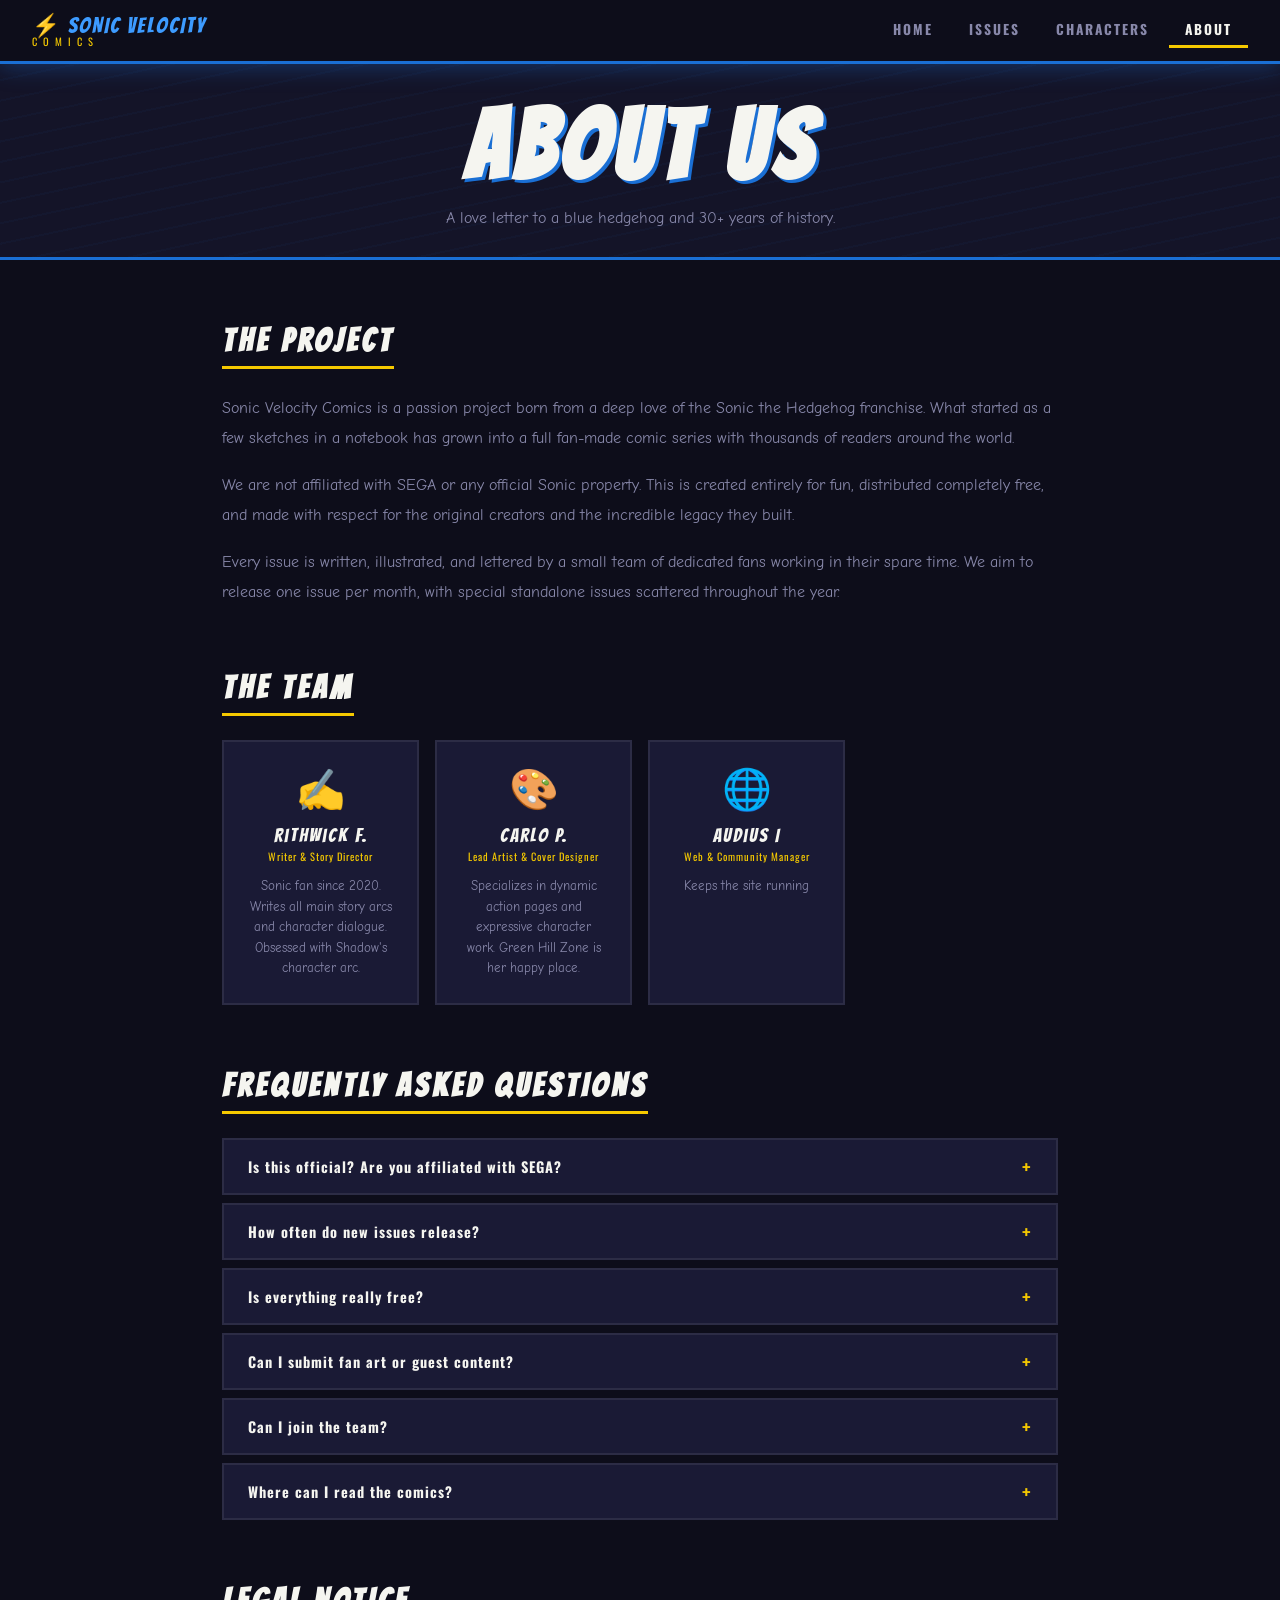
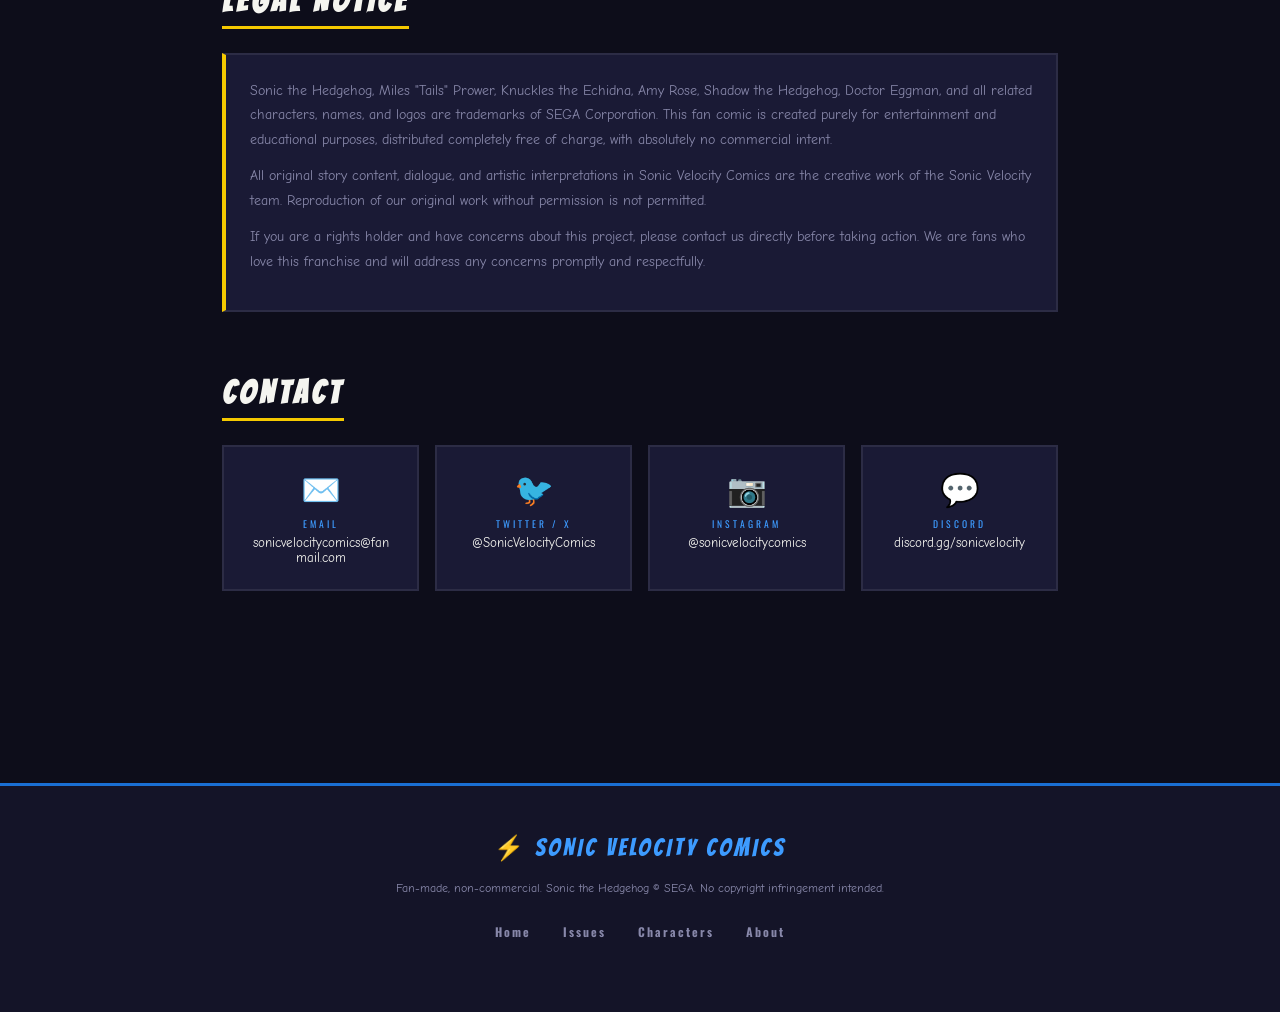
==== commit 77183daa: "Update about.html" ====
--- a/about.html
+++ b/about.html
@@ -47,27 +47,21 @@
     <div class="team-grid">
       <div class="team-card">
         <div class="team-avatar">✍️</div>
-        <div class="team-name">ALEX R.</div>
+        <div class="team-name">Rithwick F.</div>
         <div class="team-role">Writer & Story Director</div>
-        <p class="team-bio">Sonic fan since 1993. Writes all main story arcs and character dialogue. Obsessed with Shadow's character arc.</p>
+        <p class="team-bio">Sonic fan since 2020. Writes all main story arcs and character dialogue. Obsessed with Shadow's character arc.</p>
       </div>
       <div class="team-card">
         <div class="team-avatar">🎨</div>
-        <div class="team-name">MIRA K.</div>
+        <div class="team-name">Carlo P.</div>
         <div class="team-role">Lead Artist & Cover Designer</div>
         <p class="team-bio">Specializes in dynamic action pages and expressive character work. Green Hill Zone is her happy place.</p>
       </div>
       <div class="team-card">
-        <div class="team-avatar">🖊️</div>
-        <div class="team-name">JAMES T.</div>
-        <div class="team-role">Letterer & Layout Artist</div>
-        <p class="team-bio">Handles all the speech bubbles, sound effects, and panel composition. Makes the words hit as hard as the art.</p>
-      </div>
-      <div class="team-card">
         <div class="team-avatar">🌐</div>
-        <div class="team-name">PRIYA M.</div>
+        <div class="team-name">Audius I</div>
         <div class="team-role">Web & Community Manager</div>
-        <p class="team-bio">Keeps the site running, manages social media, and is the main point of contact for fan mail and submissions.</p>
+        <p class="team-bio">Keeps the site running</p>
       </div>
     </div>
   </div>
@@ -81,7 +75,7 @@
       </div>
       <div class="faq-item" onclick="toggleFaq(this)">
         <div class="faq-q">How often do new issues release?</div>
-        <div class="faq-a">We aim for one main issue per month, typically at the end of the month. Special standalone issues are released occasionally throughout the year. Follow us on social media for release announcements.</div>
+        <div class="faq-a">We aim for one main issue per 3 months, typically at the end of the month. Special standalone issues are released occasionally throughout the year.</div>
       </div>
       <div class="faq-item" onclick="toggleFaq(this)">
         <div class="faq-q">Is everything really free?</div>
@@ -89,7 +83,7 @@
       </div>
       <div class="faq-item" onclick="toggleFaq(this)">
         <div class="faq-q">Can I submit fan art or guest content?</div>
-        <div class="faq-a">Absolutely! We love featuring fan art from the community. Send your submissions to our email address (on this page) with the subject line "FAN ART SUBMISSION." We'll credit you fully and feature it on our social channels.</div>
+        <div class="faq-a">Absolutely! We love featuring fan art from our community. Send your submissions to our email address (on this page) with the subject line "FAN ART SUBMISSION." We'll credit you fully and feature it on our social channels.</div>
       </div>
       <div class="faq-item" onclick="toggleFaq(this)">
         <div class="faq-q">Can I join the team?</div>
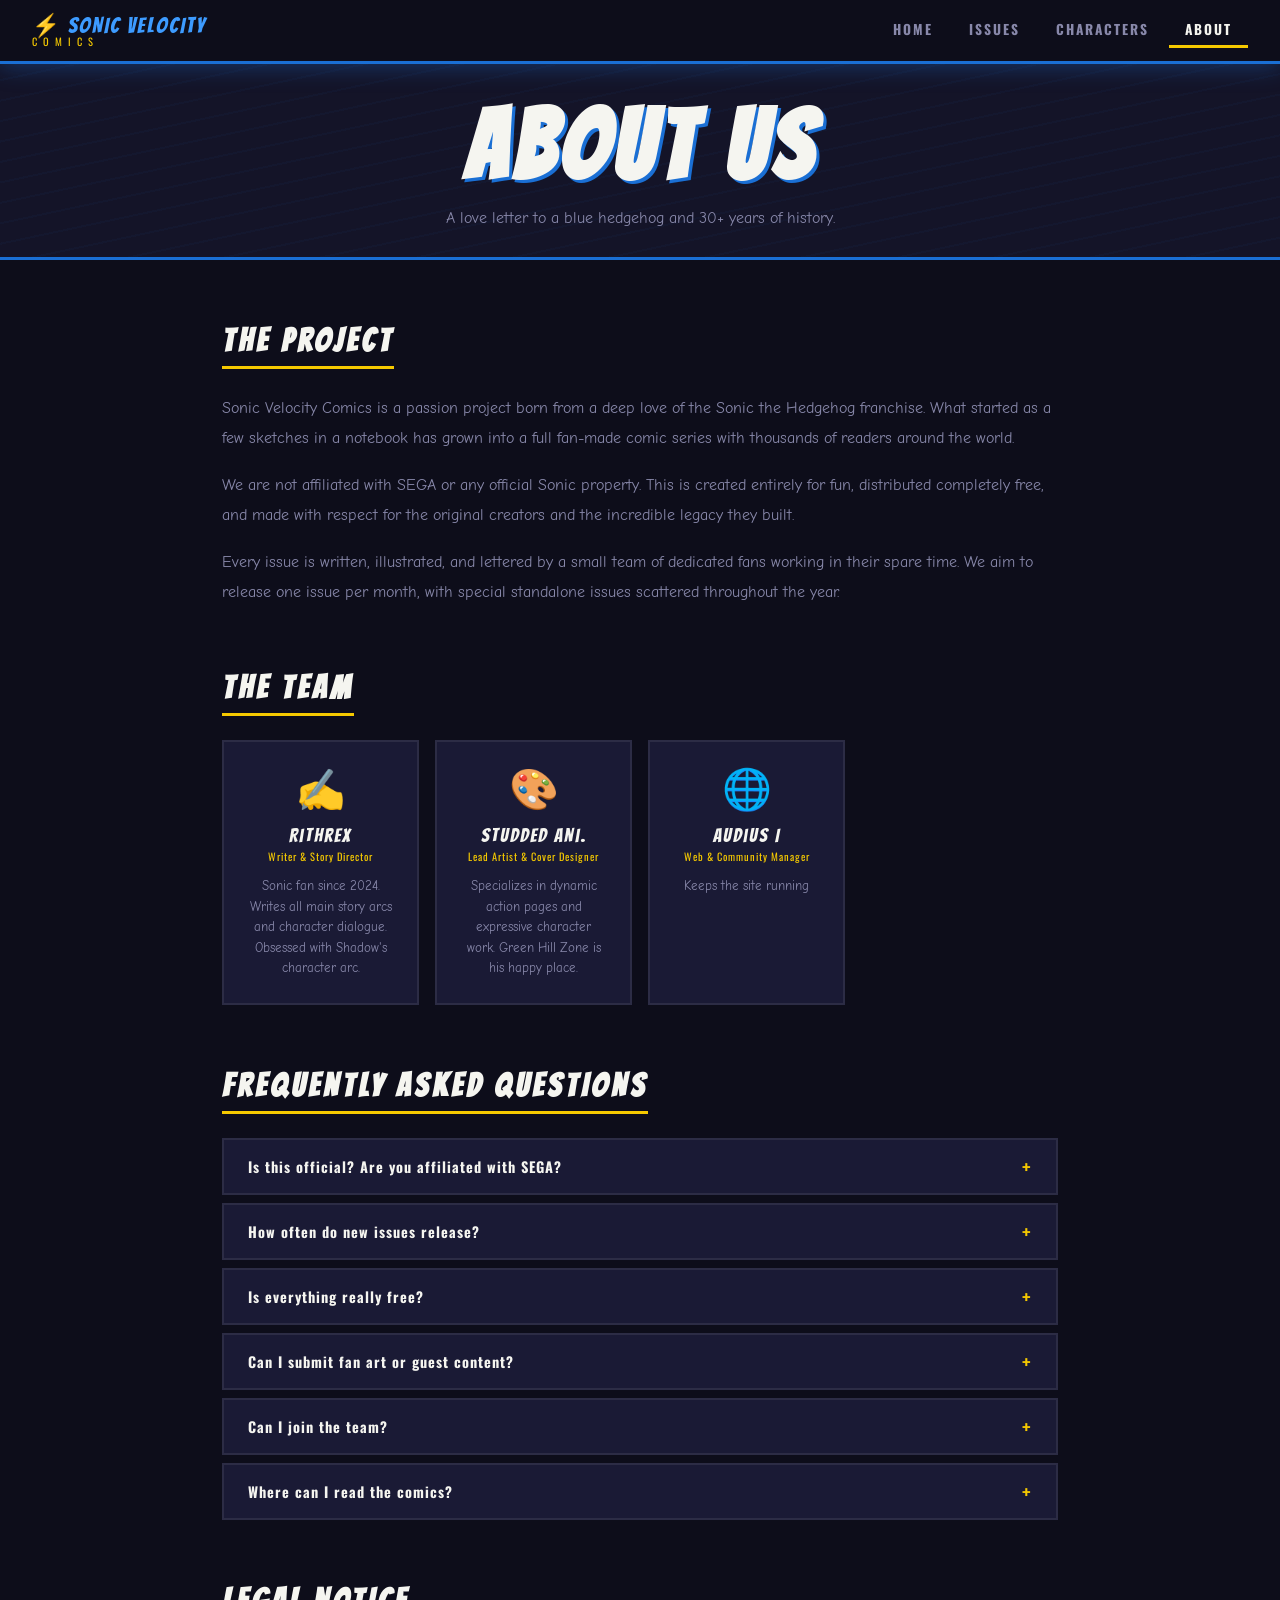
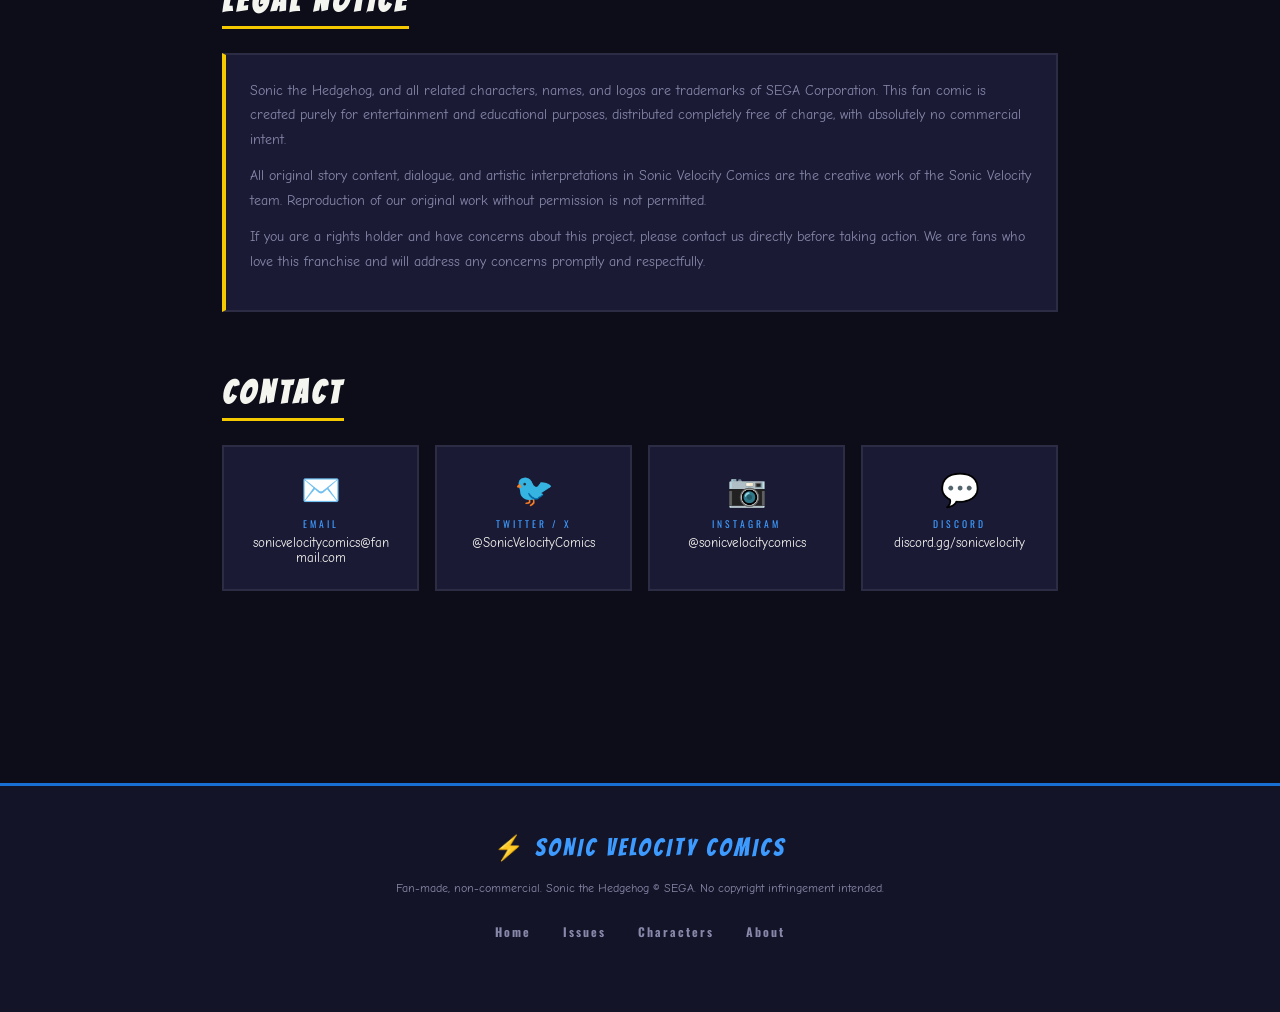
==== commit c88f5421: "Update about.html" ====
--- a/about.html
+++ b/about.html
@@ -47,15 +47,15 @@
     <div class="team-grid">
       <div class="team-card">
         <div class="team-avatar">✍️</div>
-        <div class="team-name">Rithwick F.</div>
+        <div class="team-name">Rithrex</div>
         <div class="team-role">Writer & Story Director</div>
-        <p class="team-bio">Sonic fan since 2020. Writes all main story arcs and character dialogue. Obsessed with Shadow's character arc.</p>
+        <p class="team-bio">Sonic fan since 2024. Writes all main story arcs and character dialogue. Obsessed with Shadow's character arc.</p>
       </div>
       <div class="team-card">
         <div class="team-avatar">🎨</div>
-        <div class="team-name">Carlo P.</div>
+        <div class="team-name">Studded Ani.</div>
         <div class="team-role">Lead Artist & Cover Designer</div>
-        <p class="team-bio">Specializes in dynamic action pages and expressive character work. Green Hill Zone is her happy place.</p>
+        <p class="team-bio">Specializes in dynamic action pages and expressive character work. Green Hill Zone is his happy place.</p>
       </div>
       <div class="team-card">
         <div class="team-avatar">🌐</div>
@@ -75,7 +75,7 @@
       </div>
       <div class="faq-item" onclick="toggleFaq(this)">
         <div class="faq-q">How often do new issues release?</div>
-        <div class="faq-a">We aim for one main issue per 3 months, typically at the end of the month. Special standalone issues are released occasionally throughout the year.</div>
+        <div class="faq-a">We aim for one main issue per month, with exceptions. All release dates will be posted here, so keep checking often.</div>
       </div>
       <div class="faq-item" onclick="toggleFaq(this)">
         <div class="faq-q">Is everything really free?</div>
@@ -99,7 +99,7 @@
   <div class="about-block">
     <h2 class="about-heading">LEGAL NOTICE</h2>
     <div class="legal-box">
-      <p>Sonic the Hedgehog, Miles "Tails" Prower, Knuckles the Echidna, Amy Rose, Shadow the Hedgehog, Doctor Eggman, and all related characters, names, and logos are trademarks of SEGA Corporation. This fan comic is created purely for entertainment and educational purposes, distributed completely free of charge, with absolutely no commercial intent.</p>
+      <p>Sonic the Hedgehog, and all related characters, names, and logos are trademarks of SEGA Corporation. This fan comic is created purely for entertainment and educational purposes, distributed completely free of charge, with absolutely no commercial intent.</p>
       <p>All original story content, dialogue, and artistic interpretations in Sonic Velocity Comics are the creative work of the Sonic Velocity team. Reproduction of our original work without permission is not permitted.</p>
       <p>If you are a rights holder and have concerns about this project, please contact us directly before taking action. We are fans who love this franchise and will address any concerns promptly and respectfully.</p>
     </div>
--- a/style.css
+++ b/style.css
@@ -401,7 +401,17 @@
   transition: transform 0.2s, box-shadow 0.2s;
   position: relative;
 }
-
+/* Custom background for Issue 1 specifically */
+#issue1 {
+  background-image: linear-gradient(rgba(0, 0, 0, 0.6), rgba(0, 0, 0, 0.8)), 
+                    url('Background/IMG_4836.png');
+}
+
+/* Custom background for Issue 2 when you create it */
+#issue2 {
+  background-image: linear-gradient(rgba(0, 0, 0, 0.6), rgba(0, 0, 0, 0.8)), 
+                    url('Background/bg-issue2.jpg');
+}
 .issue-card:hover {
   transform: translateY(-6px);
   box-shadow: 0 12px 40px rgba(26,111,212,0.3);
